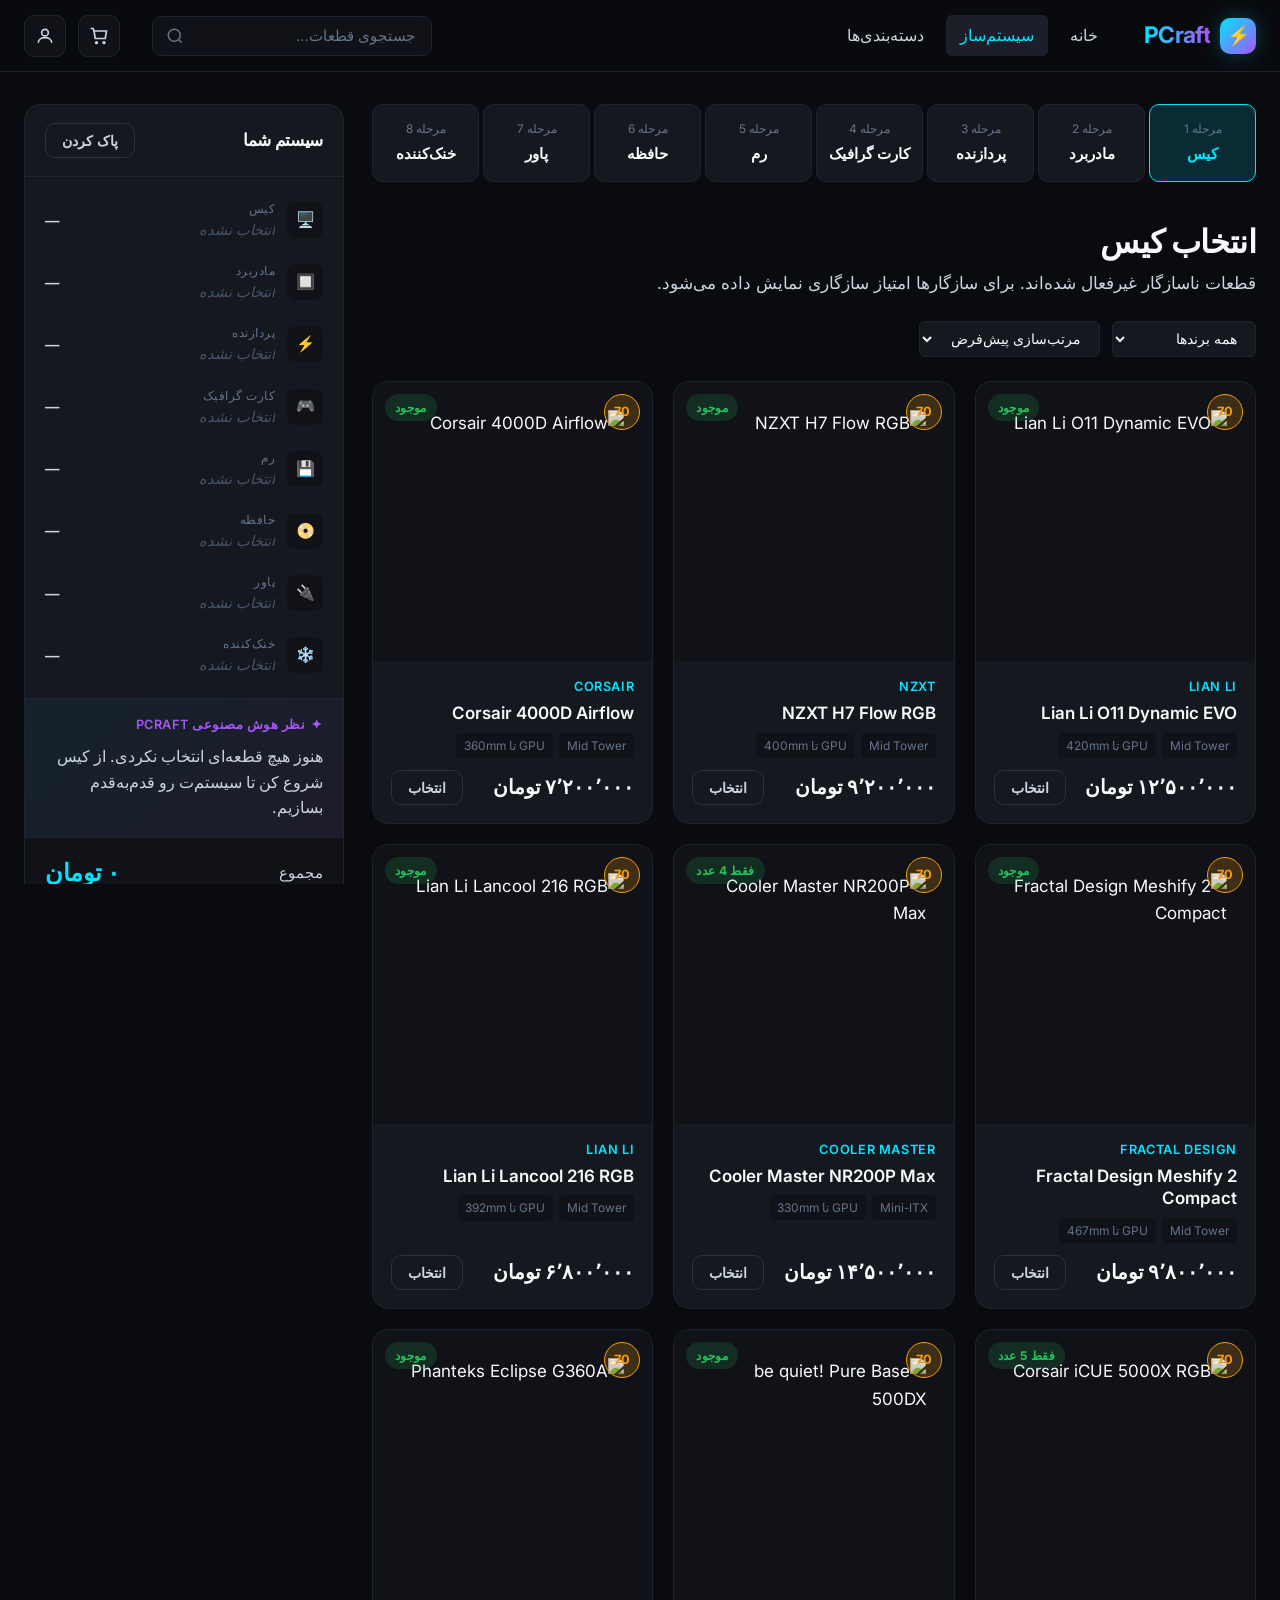
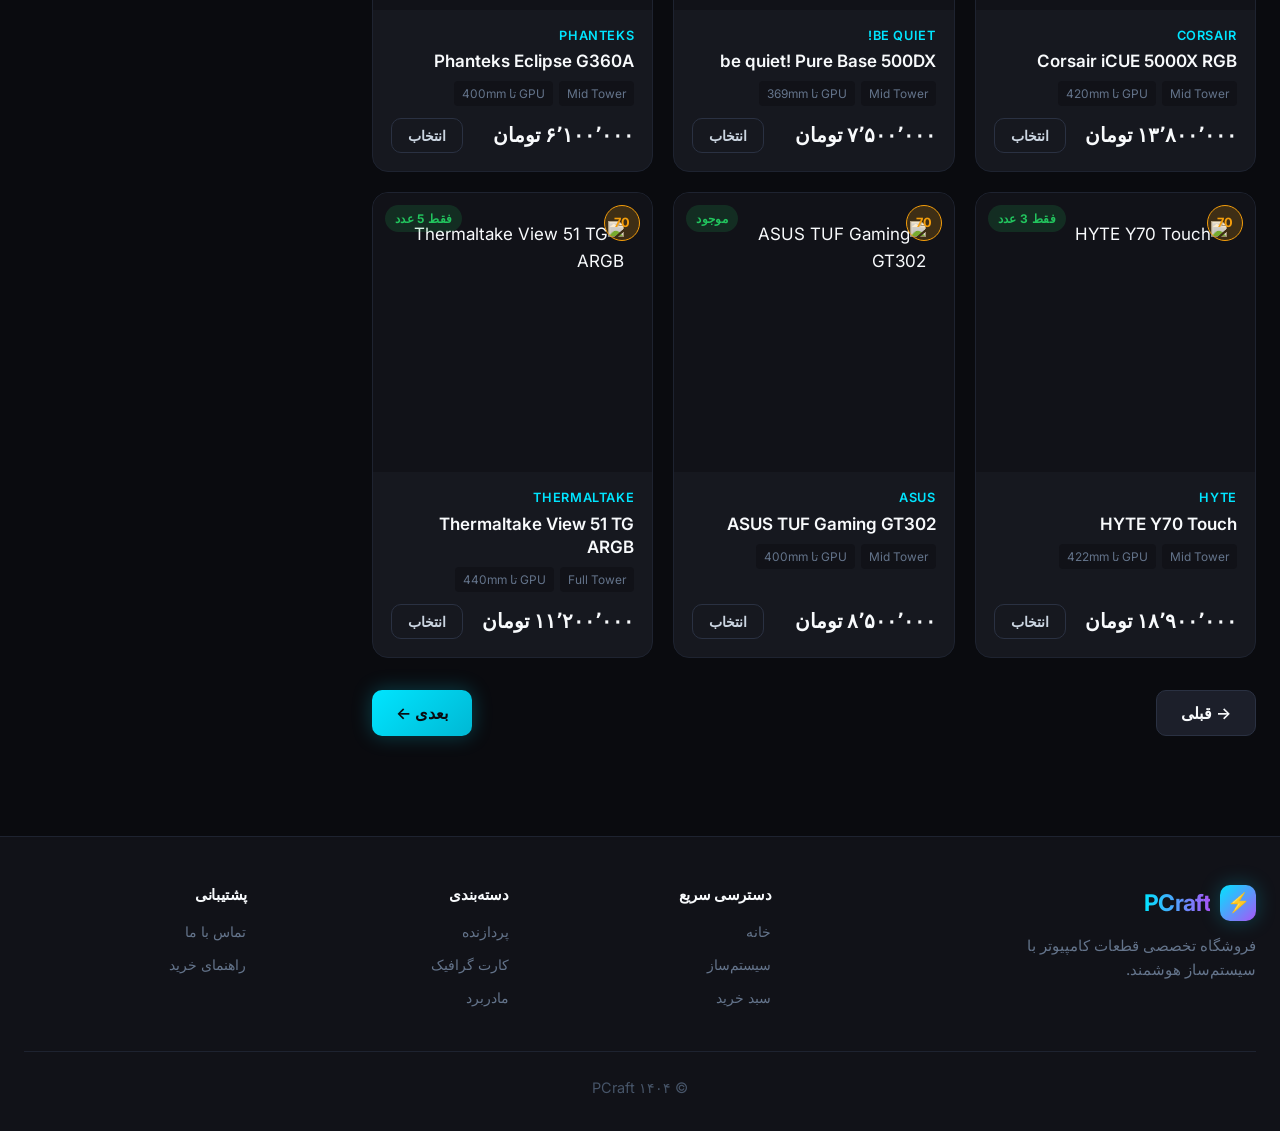
==== builder.html @ 639d0028 "PCraft - full PC Builder with compatibility, scores, benchmark, AI opinion, share link" ====
<!DOCTYPE html>
<html lang="fa" dir="rtl">
<head>
  <meta charset="UTF-8">
  <meta name="viewport" content="width=device-width, initial-scale=1.0">
  <title>سیستم‌ساز | PCraft</title>
  <link rel="preconnect" href="https://fonts.googleapis.com">
  <link rel="preconnect" href="https://fonts.gstatic.com" crossorigin>
  <link href="https://fonts.googleapis.com/css2?family=Inter:wght@400;500;600;700&display=swap" rel="stylesheet">
  <link rel="stylesheet" href="css/styles.css">
</head>
<body>

  <!-- Header -->
  <header class="header">
    <div class="header-inner">
      <a href="index.html" class="logo">
        <div class="logo-icon">⚡</div>
        <span>PCraft</span>
      </a>

      <nav class="nav">
        <a href="index.html" class="nav-link">خانه</a>
        <a href="builder.html" class="nav-link active">سیستم‌ساز</a>
        <a href="index.html#categories" class="nav-link">دسته‌بندی‌ها</a>
      </nav>

      <div class="search-box">
        <svg viewBox="0 0 24 24" fill="none" stroke="currentColor" stroke-width="2">
          <circle cx="11" cy="11" r="8"/><path d="M21 21l-4.35-4.35"/>
        </svg>
        <input type="text" placeholder="جستجوی قطعات...">
      </div>

      <div class="header-actions">
        <a href="cart.html" class="icon-btn" title="سبد خرید">
          <svg width="20" height="20" viewBox="0 0 24 24" fill="none" stroke="currentColor" stroke-width="2">
            <path d="M6 6h15l-1.5 9h-12z"/><circle cx="9" cy="20" r="1"/><circle cx="18" cy="20" r="1"/>
            <path d="M6 6L5 3H2"/>
          </svg>
          <span class="badge cart-badge" style="display:none">0</span>
        </a>
        <button class="icon-btn" title="حساب کاربری">
          <svg width="20" height="20" viewBox="0 0 24 24" fill="none" stroke="currentColor" stroke-width="2">
            <circle cx="12" cy="8" r="4"/><path d="M4 20c0-4 4-6 8-6s8 2 8 6"/>
          </svg>
        </button>
      </div>
    </div>
  </header>

  <!-- Builder Layout -->
  <div class="builder-layout">
    <div class="builder-main">
      <!-- Steps -->
      <div class="builder-steps" id="builder-steps">
        <!-- Filled by JS -->
      </div>

      <!-- Content -->
      <div class="builder-content">
        <h2 id="step-title">انتخاب کیس</h2>
        <p id="step-desc">قطعات ناسازگار غیرفعال شده‌اند. برای سازگارها امتیاز سازگاری نمایش داده می‌شود.</p>

        <div class="compat-alert" id="compat-alert"></div>
        <div class="builder-filters" id="builder-filters"></div>

        <div class="products-grid" id="products-list">
          <!-- Filled by JS -->
        </div>

        <div class="flex justify-between mt-4" style="margin-top: 32px;">
          <button class="btn btn-secondary" onclick="prevStep()">→ قبلی</button>
          <button class="btn btn-primary" onclick="nextStep()">بعدی ←</button>
        </div>
      </div>
    </div>

    <!-- Sidebar Summary -->
    <aside class="builder-sidebar">
      <div class="build-summary">
        <div class="build-summary-header">
          <h3>سیستم شما</h3>
          <button class="btn btn-sm btn-outline" onclick="clearBuild()" title="پاک کردن همه">پاک کردن</button>
        </div>
        <div class="build-list" id="build-list">
          <!-- Filled by JS -->
        </div>
        <div id="benchmark-box" class="benchmark-box"></div>
        <div id="ai-opinion" class="ai-opinion">
          <div class="ai-label">نظر هوش مصنوعی PCraft</div>
          <div class="ai-text">هنوز هیچ قطعه‌ای انتخاب نکردی. از کیس شروع کن تا سیستم‌ت رو قدم‌به‌قدم بسازیم.</div>
        </div>
        <div class="build-total">
          <div class="build-total-row">
            <span class="build-total-label">مجموع</span>
            <span class="build-total-price" id="build-total-price">۰ تومان</span>
          </div>
          <div class="build-actions">
            <button class="btn btn-primary" id="checkout-btn" onclick="addBuildToCart()" disabled>
              افزودن به سبد خرید
            </button>
            <button class="btn btn-secondary" onclick="shareBuild()">
              اشتراک‌گذاری بیلد
            </button>
          </div>
        </div>
      </div>
    </aside>
  </div>

  <!-- Mobile sticky bar -->
  <div class="mobile-build-bar">
    <div>
      <div style="font-size:0.8rem;color:var(--text-muted)">مجموع سیستم</div>
      <div class="price" id="mobile-total">۰ تومان</div>
    </div>
    <button class="btn btn-primary btn-sm" onclick="addBuildToCart()">افزودن به سبد</button>
  </div>

  <!-- Footer -->
  <footer class="footer">
    <div class="footer-inner">
      <div class="footer-brand">
        <a href="index.html" class="logo">
          <div class="logo-icon">⚡</div>
          <span>PCraft</span>
        </a>
        <p>فروشگاه تخصصی قطعات کامپیوتر با سیستم‌ساز هوشمند.</p>
      </div>
      <div class="footer-col">
        <h4>دسترسی سریع</h4>
        <a href="index.html">خانه</a>
        <a href="builder.html">سیستم‌ساز</a>
        <a href="cart.html">سبد خرید</a>
      </div>
      <div class="footer-col">
        <h4>دسته‌بندی</h4>
        <a href="builder.html">پردازنده</a>
        <a href="builder.html">کارت گرافیک</a>
        <a href="builder.html">مادربرد</a>
      </div>
      <div class="footer-col">
        <h4>پشتیبانی</h4>
        <a href="#">تماس با ما</a>
        <a href="#">راهنمای خرید</a>
      </div>
    </div>
    <div class="footer-bottom">
      © ۱۴۰۴ PCraft
    </div>
  </footer>

  <script src="js/data.js"></script>
  <script src="js/main.js"></script>
  <script src="js/builder.js"></script>
</body>
</html>
---- css/styles.css ----
/* ============================================================
   PC Parts Store - Modern High-Tech Frontend
   Clean, Professional, Dark Theme with Neon Accents
   ============================================================ */

:root {
  /* Core Palette - Deep Tech Dark */
  --bg-primary: #0a0b0f;
  --bg-secondary: #111218;
  --bg-card: #16181f;
  --bg-elevated: #1c1f2a;
  --bg-hover: #222632;

  /* Accent Colors */
  --accent-cyan: #00e5ff;
  --accent-cyan-dim: rgba(0, 229, 255, 0.15);
  --accent-purple: #a855f7;
  --accent-purple-dim: rgba(168, 85, 247, 0.15);
  --accent-blue: #3b82f6;
  --accent-green: #22c55e;
  --accent-orange: #f59e0b;
  --accent-red: #ef4444;

  /* Text */
  --text-primary: #f8fafc;
  --text-secondary: #cbd5e1;
  --text-muted: #64748b;
  --text-dim: #475569;

  /* Borders & Shadows */
  --border: #1e2330;
  --border-light: #2a3142;
  --glow-cyan: 0 0 20px rgba(0, 229, 255, 0.25);
  --glow-purple: 0 0 20px rgba(168, 85, 247, 0.25);
  --shadow-sm: 0 2px 8px rgba(0, 0, 0, 0.3);
  --shadow-md: 0 8px 24px rgba(0, 0, 0, 0.4);
  --shadow-lg: 0 16px 48px rgba(0, 0, 0, 0.5);

  /* Spacing & Radius */
  --radius-sm: 6px;
  --radius-md: 10px;
  --radius-lg: 16px;
  --radius-xl: 24px;

  /* Transitions */
  --transition-fast: 150ms ease;
  --transition: 250ms ease;
  --transition-slow: 400ms ease;

  /* Layout */
  --header-height: 72px;
  --sidebar-width: 320px;
  --max-width: 1400px;
}

/* Reset & Base */
*, *::before, *::after {
  margin: 0;
  padding: 0;
  box-sizing: border-box;
}

html {
  scroll-behavior: smooth;
  font-size: 17px;
}

body {
  font-family: 'Inter', -apple-system, BlinkMacSystemFont, 'Segoe UI', Roboto, sans-serif;
  background: var(--bg-primary);
  color: var(--text-primary);
  line-height: 1.6;
  min-height: 100vh;
  overflow-x: hidden;
}

a {
  color: inherit;
  text-decoration: none;
  transition: color var(--transition-fast);
}

img {
  max-width: 100%;
  height: auto;
  display: block;
}

button {
  font-family: inherit;
  cursor: pointer;
  border: none;
  background: none;
  color: inherit;
}

ul, ol {
  list-style: none;
}

/* Typography */
h1, h2, h3, h4, h5, h6 {
  font-weight: 600;
  line-height: 1.25;
  letter-spacing: -0.02em;
}

h1 { font-size: 2.75rem; }
h2 { font-size: 1.9rem; }
h3 { font-size: 1.35rem; }
h4 { font-size: 1.1rem; }

.text-secondary { color: var(--text-secondary); }
.text-muted { color: var(--text-muted); }
.text-accent { color: var(--accent-cyan); }

/* ========== HEADER ========== */
.header {
  position: sticky;
  top: 0;
  z-index: 1000;
  height: var(--header-height);
  background: rgba(10, 11, 15, 0.85);
  backdrop-filter: blur(20px);
  border-bottom: 1px solid var(--border);
}

.header-inner {
  max-width: var(--max-width);
  margin: 0 auto;
  padding: 0 24px;
  height: 100%;
  display: flex;
  align-items: center;
  gap: 32px;
}

.logo {
  display: flex;
  align-items: center;
  gap: 10px;
  font-size: 1.35rem;
  font-weight: 700;
  letter-spacing: -0.03em;
  flex-shrink: 0;
}

.logo-icon {
  width: 36px;
  height: 36px;
  background: linear-gradient(135deg, var(--accent-cyan), var(--accent-purple));
  border-radius: 10px;
  display: flex;
  align-items: center;
  justify-content: center;
  font-size: 1.1rem;
  box-shadow: var(--glow-cyan);
}

.logo span {
  background: linear-gradient(90deg, var(--accent-cyan), var(--accent-purple));
  -webkit-background-clip: text;
  -webkit-text-fill-color: transparent;
  background-clip: text;
}

.nav {
  display: flex;
  align-items: center;
  gap: 8px;
  flex: 1;
}

.nav-link {
  padding: 8px 14px;
  border-radius: var(--radius-sm);
  font-size: 0.9rem;
  font-weight: 500;
  color: var(--text-secondary);
  transition: all var(--transition-fast);
}

.nav-link:hover,
.nav-link.active {
  color: var(--text-primary);
  background: var(--bg-elevated);
}

.nav-link.active {
  color: var(--accent-cyan);
}

.search-box {
  position: relative;
  width: 280px;
  flex-shrink: 0;
}

.search-box input {
  width: 100%;
  padding: 10px 16px 10px 42px;
  background: var(--bg-secondary);
  border: 1px solid var(--border);
  border-radius: var(--radius-md);
  color: var(--text-primary);
  font-size: 0.9rem;
  outline: none;
  transition: border-color var(--transition-fast), box-shadow var(--transition-fast);
}

.search-box input::placeholder {
  color: var(--text-muted);
}

.search-box input:focus {
  border-color: var(--accent-cyan);
  box-shadow: 0 0 0 3px var(--accent-cyan-dim);
}

.search-box svg {
  position: absolute;
  left: 14px;
  top: 50%;
  transform: translateY(-50%);
  width: 18px;
  height: 18px;
  color: var(--text-muted);
  pointer-events: none;
}

.header-actions {
  display: flex;
  align-items: center;
  gap: 12px;
  flex-shrink: 0;
}

.icon-btn {
  position: relative;
  width: 42px;
  height: 42px;
  display: flex;
  align-items: center;
  justify-content: center;
  border-radius: var(--radius-md);
  background: var(--bg-secondary);
  border: 1px solid var(--border);
  color: var(--text-secondary);
  transition: all var(--transition-fast);
}

.icon-btn:hover {
  background: var(--bg-elevated);
  color: var(--accent-cyan);
  border-color: var(--border-light);
}

.icon-btn .badge {
  position: absolute;
  top: -4px;
  right: -4px;
  min-width: 18px;
  height: 18px;
  padding: 0 5px;
  background: var(--accent-cyan);
  color: var(--bg-primary);
  font-size: 0.7rem;
  font-weight: 700;
  border-radius: 9px;
  display: flex;
  align-items: center;
  justify-content: center;
}

/* ========== BUTTONS ========== */
.btn {
  display: inline-flex;
  align-items: center;
  justify-content: center;
  gap: 8px;
  padding: 12px 24px;
  font-size: 0.95rem;
  font-weight: 600;
  border-radius: var(--radius-md);
  transition: all var(--transition);
  white-space: nowrap;
}

.btn-primary {
  background: linear-gradient(135deg, var(--accent-cyan), #00b8d4);
  color: var(--bg-primary);
  box-shadow: var(--glow-cyan);
}

.btn-primary:hover {
  transform: translateY(-1px);
  box-shadow: 0 0 30px rgba(0, 229, 255, 0.4);
}

.btn-secondary {
  background: var(--bg-elevated);
  color: var(--text-primary);
  border: 1px solid var(--border-light);
}

.btn-secondary:hover {
  background: var(--bg-hover);
  border-color: var(--accent-cyan);
  color: var(--accent-cyan);
}

.btn-outline {
  background: transparent;
  border: 1px solid var(--border-light);
  color: var(--text-secondary);
}

.btn-outline:hover {
  border-color: var(--accent-cyan);
  color: var(--accent-cyan);
  background: var(--accent-cyan-dim);
}

.btn-sm {
  padding: 8px 16px;
  font-size: 0.85rem;
}

.btn-lg {
  padding: 16px 32px;
  font-size: 1.05rem;
}

.btn:disabled {
  opacity: 0.4;
  cursor: not-allowed;
  transform: none !important;
  box-shadow: none !important;
}

/* ========== HERO ========== */
.hero {
  position: relative;
  padding: 80px 24px 100px;
  overflow: hidden;
}

.hero::before {
  content: '';
  position: absolute;
  top: -50%;
  left: 50%;
  transform: translateX(-50%);
  width: 800px;
  height: 800px;
  background: radial-gradient(circle, rgba(0, 229, 255, 0.08) 0%, transparent 70%);
  pointer-events: none;
}

.hero-inner {
  max-width: var(--max-width);
  margin: 0 auto;
  display: grid;
  grid-template-columns: 1fr 1fr;
  gap: 60px;
  align-items: center;
}

.hero-content h1 {
  font-size: 3.2rem;
  margin-bottom: 20px;
  background: linear-gradient(135deg, var(--text-primary) 0%, var(--accent-cyan) 100%);
  -webkit-background-clip: text;
  -webkit-text-fill-color: transparent;
  background-clip: text;
}

.hero-content p {
  font-size: 1.15rem;
  color: var(--text-secondary);
  margin-bottom: 32px;
  max-width: 480px;
}

.hero-actions {
  display: flex;
  gap: 16px;
  flex-wrap: wrap;
}

.hero-visual {
  position: relative;
  display: flex;
  justify-content: center;
}

.hero-card {
  background: var(--bg-card);
  border: 1px solid var(--border);
  border-radius: var(--radius-xl);
  padding: 32px;
  width: 100%;
  max-width: 420px;
  box-shadow: var(--shadow-lg);
  position: relative;
  overflow: hidden;
}

.hero-card::before {
  content: '';
  position: absolute;
  top: 0;
  left: 0;
  right: 0;
  height: 3px;
  background: linear-gradient(90deg, var(--accent-cyan), var(--accent-purple));
}

.hero-card h3 {
  margin-bottom: 8px;
}

.hero-card .price {
  font-size: 1.5rem;
  font-weight: 700;
  color: var(--accent-cyan);
  margin: 16px 0;
}

.hero-specs {
  display: grid;
  grid-template-columns: 1fr 1fr;
  gap: 12px;
  margin-top: 20px;
}

.spec-item {
  background: var(--bg-secondary);
  padding: 10px 14px;
  border-radius: var(--radius-sm);
  font-size: 0.85rem;
}

.spec-item span {
  display: block;
  color: var(--text-muted);
  font-size: 0.75rem;
  margin-bottom: 2px;
}

/* ========== SECTIONS ========== */
.section {
  padding: 60px 24px;
}

.section-inner {
  max-width: var(--max-width);
  margin: 0 auto;
}

.section-header {
  display: flex;
  align-items: center;
  justify-content: space-between;
  margin-bottom: 32px;
}

.section-header h2 {
  display: flex;
  align-items: center;
  gap: 12px;
}

.section-header h2::before {
  content: '';
  width: 4px;
  height: 24px;
  background: linear-gradient(180deg, var(--accent-cyan), var(--accent-purple));
  border-radius: 2px;
}

/* ========== CATEGORIES ========== */
.categories-grid {
  display: grid;
  grid-template-columns: repeat(auto-fill, minmax(140px, 1fr));
  gap: 16px;
}

.category-card {
  background: var(--bg-card);
  border: 1px solid var(--border);
  border-radius: var(--radius-lg);
  padding: 24px 16px;
  text-align: center;
  transition: all var(--transition);
  cursor: pointer;
}

.category-card:hover {
  border-color: var(--accent-cyan);
  background: var(--bg-elevated);
  transform: translateY(-4px);
  box-shadow: var(--glow-cyan);
}

.category-icon {
  width: 48px;
  height: 48px;
  margin: 0 auto 12px;
  background: var(--accent-cyan-dim);
  border-radius: 12px;
  display: flex;
  align-items: center;
  justify-content: center;
  font-size: 1.5rem;
  color: var(--accent-cyan);
}

.category-card span {
  font-size: 0.9rem;
  font-weight: 500;
  color: var(--text-secondary);
}

.category-card:hover span {
  color: var(--text-primary);
}

/* ========== PRODUCT CARDS ========== */
.products-grid {
  display: grid;
  grid-template-columns: repeat(auto-fill, minmax(260px, 1fr));
  gap: 20px;
}

.product-card {
  background: var(--bg-card);
  border: 1px solid var(--border);
  border-radius: var(--radius-lg);
  overflow: hidden;
  transition: all var(--transition);
  display: flex;
  flex-direction: column;
}

.product-card:hover {
  border-color: var(--border-light);
  transform: translateY(-4px);
  box-shadow: var(--shadow-md);
}

.product-card.selected {
  border-color: var(--accent-cyan);
  box-shadow: var(--glow-cyan);
}

.product-card.disabled {
  opacity: 0.45;
  pointer-events: none;
  filter: grayscale(0.6);
}

.product-card.disabled .product-img {
  filter: grayscale(1);
}

.product-img {
  position: relative;
  aspect-ratio: 1;
  background: var(--bg-secondary);
  display: flex;
  align-items: center;
  justify-content: center;
  overflow: hidden;
}

.product-img img {
  width: 80%;
  height: 80%;
  object-fit: contain;
  transition: transform var(--transition);
}

.product-card:hover .product-img img {
  transform: scale(1.05);
}

.product-badge {
  position: absolute;
  top: 12px;
  left: 12px;
  padding: 4px 10px;
  font-size: 0.7rem;
  font-weight: 700;
  border-radius: 20px;
  text-transform: uppercase;
  letter-spacing: 0.03em;
}

.badge-new {
  background: var(--accent-purple-dim);
  color: var(--accent-purple);
}

.badge-sale {
  background: rgba(239, 68, 68, 0.15);
  color: var(--accent-red);
}

.badge-stock {
  background: rgba(34, 197, 94, 0.15);
  color: var(--accent-green);
}

.product-body {
  padding: 16px 18px 18px;
  display: flex;
  flex-direction: column;
  flex: 1;
}

.product-brand {
  font-size: 0.75rem;
  font-weight: 600;
  color: var(--accent-cyan);
  text-transform: uppercase;
  letter-spacing: 0.05em;
  margin-bottom: 4px;
}

.product-name {
  font-size: 0.95rem;
  font-weight: 600;
  margin-bottom: 8px;
  line-height: 1.35;
  display: -webkit-box;
  -webkit-line-clamp: 2;
  -webkit-box-orient: vertical;
  overflow: hidden;
}

.product-specs {
  display: flex;
  flex-wrap: wrap;
  gap: 6px;
  margin-bottom: 12px;
}

.product-spec {
  font-size: 0.7rem;
  padding: 3px 8px;
  background: var(--bg-secondary);
  border-radius: 4px;
  color: var(--text-muted);
}

.product-footer {
  margin-top: auto;
  display: flex;
  align-items: center;
  justify-content: space-between;
  gap: 12px;
}

.product-price {
  font-size: 1.1rem;
  font-weight: 700;
  color: var(--text-primary);
}

.product-price small {
  font-size: 0.75rem;
  font-weight: 500;
  color: var(--text-muted);
}

.product-stock {
  font-size: 0.75rem;
  color: var(--accent-green);
}

.product-stock.out {
  color: var(--accent-red);
}

/* Compatibility tooltip */
.compat-tooltip {
  position: absolute;
  bottom: 100%;
  left: 50%;
  transform: translateX(-50%);
  background: var(--bg-elevated);
  border: 1px solid var(--border-light);
  padding: 8px 12px;
  border-radius: var(--radius-sm);
  font-size: 0.8rem;
  color: var(--accent-orange);
  white-space: nowrap;
  opacity: 0;
  pointer-events: none;
  transition: opacity var(--transition-fast);
  z-index: 10;
  margin-bottom: 8px;
  box-shadow: var(--shadow-md);
}

.product-card.disabled:hover .compat-tooltip {
  opacity: 1;
}

/* ========== PC BUILDER ========== */
.builder-layout {
  display: grid;
  grid-template-columns: 1fr var(--sidebar-width);
  gap: 28px;
  max-width: var(--max-width);
  margin: 0 auto;
  padding: 32px 24px 60px;
  min-height: calc(100vh - var(--header-height));
}

.builder-main {
  min-width: 0;
}

.builder-steps {
  display: flex;
  gap: 4px;
  margin-bottom: 32px;
  overflow-x: auto;
  padding-bottom: 8px;
  scrollbar-width: thin;
  scrollbar-color: var(--border) transparent;
}

.step-item {
  flex: 1;
  min-width: 100px;
  padding: 14px 12px;
  background: var(--bg-card);
  border: 1px solid var(--border);
  border-radius: var(--radius-md);
  text-align: center;
  cursor: pointer;
  transition: all var(--transition);
  position: relative;
}

.step-item:hover {
  border-color: var(--border-light);
  background: var(--bg-elevated);
}

.step-item.active {
  border-color: var(--accent-cyan);
  background: var(--accent-cyan-dim);
}

.step-item.completed {
  border-color: var(--accent-green);
}

.step-item.completed::after {
  content: '✓';
  position: absolute;
  top: 6px;
  right: 8px;
  font-size: 0.75rem;
  color: var(--accent-green);
}

.step-num {
  font-size: 0.7rem;
  color: var(--text-muted);
  margin-bottom: 4px;
}

.step-label {
  font-size: 0.85rem;
  font-weight: 600;
}

.step-item.active .step-label {
  color: var(--accent-cyan);
}

.builder-content h2 {
  margin-bottom: 8px;
}

.builder-content > p {
  color: var(--text-secondary);
  margin-bottom: 24px;
}

.builder-filters {
  display: flex;
  gap: 12px;
  margin-bottom: 24px;
  flex-wrap: wrap;
}

.filter-select {
  padding: 8px 14px;
  background: var(--bg-card);
  border: 1px solid var(--border);
  border-radius: var(--radius-sm);
  color: var(--text-primary);
  font-size: 0.85rem;
  outline: none;
  cursor: pointer;
}

.filter-select:focus {
  border-color: var(--accent-cyan);
}

/* Sidebar - Build Summary */
.builder-sidebar {
  position: sticky;
  top: calc(var(--header-height) + 24px);
  height: fit-content;
  max-height: calc(100vh - var(--header-height) - 48px);
  overflow-y: auto;
}

.build-summary {
  background: var(--bg-card);
  border: 1px solid var(--border);
  border-radius: var(--radius-lg);
  overflow: hidden;
}

.build-summary-header {
  padding: 18px 20px;
  border-bottom: 1px solid var(--border);
  display: flex;
  align-items: center;
  justify-content: space-between;
}

.build-summary-header h3 {
  font-size: 1rem;
}

.build-list {
  padding: 12px 0;
}

.build-item {
  display: flex;
  align-items: center;
  gap: 12px;
  padding: 10px 20px;
  transition: background var(--transition-fast);
}

.build-item:hover {
  background: var(--bg-secondary);
}

.build-item-icon {
  width: 36px;
  height: 36px;
  background: var(--bg-secondary);
  border-radius: 8px;
  display: flex;
  align-items: center;
  justify-content: center;
  font-size: 0.9rem;
  color: var(--text-muted);
  flex-shrink: 0;
}

.build-item.filled .build-item-icon {
  color: var(--accent-cyan);
  background: var(--accent-cyan-dim);
}

.build-item-info {
  flex: 1;
  min-width: 0;
}

.build-item-label {
  font-size: 0.7rem;
  color: var(--text-muted);
  text-transform: uppercase;
  letter-spacing: 0.04em;
}

.build-item-name {
  font-size: 0.85rem;
  font-weight: 500;
  white-space: nowrap;
  overflow: hidden;
  text-overflow: ellipsis;
}

.build-item-name.empty {
  color: var(--text-dim);
  font-style: italic;
  font-weight: 400;
}

.build-item-price {
  font-size: 0.85rem;
  font-weight: 600;
  color: var(--text-secondary);
  flex-shrink: 0;
}

.build-item.filled .build-item-price {
  color: var(--text-primary);
}

.build-total {
  padding: 16px 20px;
  border-top: 1px solid var(--border);
  background: var(--bg-secondary);
}

.build-total-row {
  display: flex;
  justify-content: space-between;
  align-items: center;
  margin-bottom: 16px;
}

.build-total-label {
  font-size: 0.9rem;
  color: var(--text-secondary);
}

.build-total-price {
  font-size: 1.4rem;
  font-weight: 700;
  color: var(--accent-cyan);
}

.build-actions {
  display: flex;
  flex-direction: column;
  gap: 10px;
}

/* ========== PRODUCT PAGE ========== */
.product-page {
  max-width: var(--max-width);
  margin: 0 auto;
  padding: 32px 24px 60px;
}

.product-detail {
  display: grid;
  grid-template-columns: 1fr 1fr;
  gap: 48px;
  margin-bottom: 60px;
}

.product-gallery {
  background: var(--bg-card);
  border: 1px solid var(--border);
  border-radius: var(--radius-xl);
  padding: 40px;
  display: flex;
  align-items: center;
  justify-content: center;
  min-height: 400px;
}

.product-gallery img {
  max-height: 360px;
  object-fit: contain;
}

.product-info h1 {
  font-size: 1.75rem;
  margin-bottom: 8px;
}

.product-info .brand {
  color: var(--accent-cyan);
  font-weight: 600;
  font-size: 0.9rem;
  margin-bottom: 16px;
}

.product-info .price-block {
  display: flex;
  align-items: baseline;
  gap: 12px;
  margin: 20px 0;
}

.product-info .price-block .price {
  font-size: 2rem;
  font-weight: 700;
  color: var(--accent-cyan);
}

.product-info .stock {
  display: inline-flex;
  align-items: center;
  gap: 6px;
  padding: 6px 12px;
  background: rgba(34, 197, 94, 0.12);
  color: var(--accent-green);
  border-radius: 20px;
  font-size: 0.85rem;
  font-weight: 500;
  margin-bottom: 24px;
}

.specs-table {
  width: 100%;
  border-collapse: collapse;
  margin: 24px 0;
}

.specs-table tr {
  border-bottom: 1px solid var(--border);
}

.specs-table td {
  padding: 12px 0;
  font-size: 0.9rem;
}

.specs-table td:first-child {
  color: var(--text-muted);
  width: 40%;
}

.specs-table td:last-child {
  font-weight: 500;
}

/* ========== CART ========== */
.cart-page {
  max-width: 1000px;
  margin: 0 auto;
  padding: 32px 24px 60px;
}

.cart-table {
  width: 100%;
  border-collapse: collapse;
  background: var(--bg-card);
  border: 1px solid var(--border);
  border-radius: var(--radius-lg);
  overflow: hidden;
}

.cart-table th {
  text-align: right;
  padding: 14px 20px;
  font-size: 0.8rem;
  font-weight: 600;
  color: var(--text-muted);
  text-transform: uppercase;
  letter-spacing: 0.04em;
  background: var(--bg-secondary);
  border-bottom: 1px solid var(--border);
}

.cart-table td {
  padding: 16px 20px;
  border-bottom: 1px solid var(--border);
  vertical-align: middle;
}

.cart-table tr:last-child td {
  border-bottom: none;
}

.cart-product {
  display: flex;
  align-items: center;
  gap: 16px;
}

.cart-product img {
  width: 64px;
  height: 64px;
  object-fit: contain;
  background: var(--bg-secondary);
  border-radius: var(--radius-sm);
  padding: 6px;
}

.cart-product-name {
  font-weight: 600;
  font-size: 0.95rem;
}

.cart-product-brand {
  font-size: 0.8rem;
  color: var(--text-muted);
}

.qty-control {
  display: flex;
  align-items: center;
  gap: 8px;
}

.qty-btn {
  width: 32px;
  height: 32px;
  border-radius: var(--radius-sm);
  background: var(--bg-secondary);
  border: 1px solid var(--border);
  display: flex;
  align-items: center;
  justify-content: center;
  font-size: 1rem;
  transition: all var(--transition-fast);
}

.qty-btn:hover {
  border-color: var(--accent-cyan);
  color: var(--accent-cyan);
}

.qty-value {
  min-width: 28px;
  text-align: center;
  font-weight: 600;
}

.remove-btn {
  color: var(--text-muted);
  padding: 6px;
  border-radius: var(--radius-sm);
  transition: all var(--transition-fast);
}

.remove-btn:hover {
  color: var(--accent-red);
  background: rgba(239, 68, 68, 0.1);
}

.cart-summary {
  margin-top: 24px;
  background: var(--bg-card);
  border: 1px solid var(--border);
  border-radius: var(--radius-lg);
  padding: 24px;
  max-width: 360px;
  margin-right: auto;
}

.cart-summary-row {
  display: flex;
  justify-content: space-between;
  margin-bottom: 12px;
  font-size: 0.95rem;
}

.cart-summary-row.total {
  font-size: 1.2rem;
  font-weight: 700;
  padding-top: 12px;
  border-top: 1px solid var(--border);
  margin-top: 12px;
  color: var(--accent-cyan);
}

/* ========== FOOTER ========== */
.footer {
  background: var(--bg-secondary);
  border-top: 1px solid var(--border);
  padding: 48px 24px 32px;
  margin-top: 40px;
}

.footer-inner {
  max-width: var(--max-width);
  margin: 0 auto;
  display: grid;
  grid-template-columns: 2fr 1fr 1fr 1fr;
  gap: 40px;
}

.footer-brand p {
  color: var(--text-muted);
  font-size: 0.9rem;
  margin-top: 12px;
  max-width: 280px;
}

.footer-col h4 {
  font-size: 0.9rem;
  margin-bottom: 16px;
  color: var(--text-primary);
}

.footer-col a {
  display: block;
  color: var(--text-muted);
  font-size: 0.85rem;
  margin-bottom: 10px;
  transition: color var(--transition-fast);
}

.footer-col a:hover {
  color: var(--accent-cyan);
}

.footer-bottom {
  max-width: var(--max-width);
  margin: 32px auto 0;
  padding-top: 24px;
  border-top: 1px solid var(--border);
  text-align: center;
  color: var(--text-dim);
  font-size: 0.85rem;
}

/* ========== UTILS ========== */
.container {
  max-width: var(--max-width);
  margin: 0 auto;
  padding: 0 24px;
}

.mt-1 { margin-top: 8px; }
.mt-2 { margin-top: 16px; }
.mt-3 { margin-top: 24px; }
.mt-4 { margin-top: 32px; }
.mb-2 { margin-bottom: 16px; }
.mb-3 { margin-bottom: 24px; }

.flex { display: flex; }
.items-center { align-items: center; }
.justify-between { justify-content: space-between; }
.gap-2 { gap: 12px; }
.gap-3 { gap: 20px; }

/* Animations */
@keyframes fadeIn {
  from { opacity: 0; transform: translateY(12px); }
  to { opacity: 1; transform: translateY(0); }
}

@keyframes pulse {
  0%, 100% { opacity: 1; }
  50% { opacity: 0.6; }
}

.fade-in {
  animation: fadeIn 0.4s ease forwards;
}

/* ========== RESPONSIVE ========== */
@media (max-width: 1100px) {
  .builder-layout {
    grid-template-columns: 1fr;
  }

  .builder-sidebar {
    position: static;
    max-height: none;
  }

  .hero-inner {
    grid-template-columns: 1fr;
    text-align: center;
  }

  .hero-content p {
    margin-left: auto;
    margin-right: auto;
  }

  .hero-actions {
    justify-content: center;
  }

  .product-detail {
    grid-template-columns: 1fr;
  }
}

@media (max-width: 768px) {
  :root {
    --header-height: 64px;
  }

  .header-inner {
    gap: 12px;
    padding: 0 16px;
  }

  .nav {
    display: none;
  }

  .search-box {
    width: 100%;
    max-width: 200px;
  }

  .hero-content h1 {
    font-size: 2rem;
  }

  .hero {
    padding: 48px 16px 60px;
  }

  .section {
    padding: 40px 16px;
  }

  .products-grid {
    grid-template-columns: repeat(auto-fill, minmax(160px, 1fr));
    gap: 12px;
  }

  .categories-grid {
    grid-template-columns: repeat(auto-fill, minmax(100px, 1fr));
  }

  .footer-inner {
    grid-template-columns: 1fr 1fr;
    gap: 28px;
  }

  .builder-steps {
    gap: 6px;
  }

  .step-item {
    min-width: 80px;
    padding: 10px 8px;
  }

  .step-label {
    font-size: 0.75rem;
  }

  .cart-table th:nth-child(3),
  .cart-table td:nth-child(3) {
    display: none;
  }
}

@media (max-width: 480px) {
  .hero-content h1 {
    font-size: 1.6rem;
  }

  .products-grid {
    grid-template-columns: 1fr 1fr;
  }

  .footer-inner {
    grid-template-columns: 1fr;
  }

  .search-box {
    display: none;
  }
}

/* Scrollbar */
::-webkit-scrollbar {
  width: 8px;
  height: 8px;
}

::-webkit-scrollbar-track {
  background: var(--bg-primary);
}

::-webkit-scrollbar-thumb {
  background: var(--border-light);
  border-radius: 4px;
}

::-webkit-scrollbar-thumb:hover {
  background: var(--text-dim);
}
/* ========== NEW: Score Badges ========== */
.score-badge {
  position: absolute;
  top: 12px;
  right: 12px;
  width: 36px;
  height: 36px;
  border-radius: 50%;
  display: flex;
  align-items: center;
  justify-content: center;
  font-size: 0.75rem;
  font-weight: 700;
  z-index: 2;
}
.score-excellent { background: rgba(34, 197, 94, 0.2); color: #22c55e; border: 1px solid #22c55e; }
.score-good { background: rgba(0, 229, 255, 0.2); color: #00e5ff; border: 1px solid #00e5ff; }
.score-ok { background: rgba(245, 158, 11, 0.2); color: #f59e0b; border: 1px solid #f59e0b; }
.score-low { background: rgba(148, 163, 184, 0.2); color: #94a3b8; border: 1px solid #94a3b8; }

/* ========== Compatibility Alert ========== */
.compat-alert {
  display: none;
  background: rgba(245, 158, 11, 0.12);
  border: 1px solid rgba(245, 158, 11, 0.35);
  color: #fbbf24;
  padding: 12px 16px;
  border-radius: var(--radius-md);
  margin-bottom: 20px;
  font-size: 0.95rem;
}

/* ========== Benchmark Box ========== */
.benchmark-box {
  display: none;
  padding: 16px 20px;
  border-top: 1px solid var(--border);
  background: var(--bg-secondary);
}
.bench-title { font-size: 0.8rem; color: var(--text-muted); margin-bottom: 6px; }
.bench-score { font-size: 1.1rem; font-weight: 700; color: var(--accent-cyan); margin-bottom: 8px; }
.bench-fps { display: flex; flex-wrap: wrap; gap: 10px; font-size: 0.85rem; color: var(--text-secondary); }
.bench-note { font-size: 0.75rem; color: var(--text-dim); margin-top: 8px; }

/* ========== AI Opinion ========== */
.ai-opinion {
  padding: 16px 20px;
  border-top: 1px solid var(--border);
  background: linear-gradient(135deg, rgba(0, 229, 255, 0.05), rgba(168, 85, 247, 0.05));
}
.ai-label {
  font-size: 0.75rem;
  font-weight: 600;
  color: var(--accent-purple);
  text-transform: uppercase;
  letter-spacing: 0.04em;
  margin-bottom: 8px;
  display: flex;
  align-items: center;
  gap: 6px;
}
.ai-label::before { content: '✦'; }
.ai-text { font-size: 0.95rem; color: var(--text-secondary); line-height: 1.6; }

/* ========== Mobile Sticky Bar ========== */
.mobile-build-bar {
  display: none;
  position: fixed;
  bottom: 0;
  left: 0;
  right: 0;
  background: rgba(10, 11, 15, 0.95);
  backdrop-filter: blur(16px);
  border-top: 1px solid var(--border);
  padding: 12px 16px;
  z-index: 999;
  align-items: center;
  justify-content: space-between;
  gap: 12px;
}
.mobile-build-bar .price { font-size: 1.15rem; font-weight: 700; color: var(--accent-cyan); }

@media (max-width: 1100px) {
  .mobile-build-bar { display: flex; }
  .builder-layout { padding-bottom: 80px; }
}

/* Larger product name */
.product-name { font-size: 1rem; }
.product-price { font-size: 1.15rem; }
.step-label { font-size: 0.9rem; }
.nav-link { font-size: 0.95rem; }
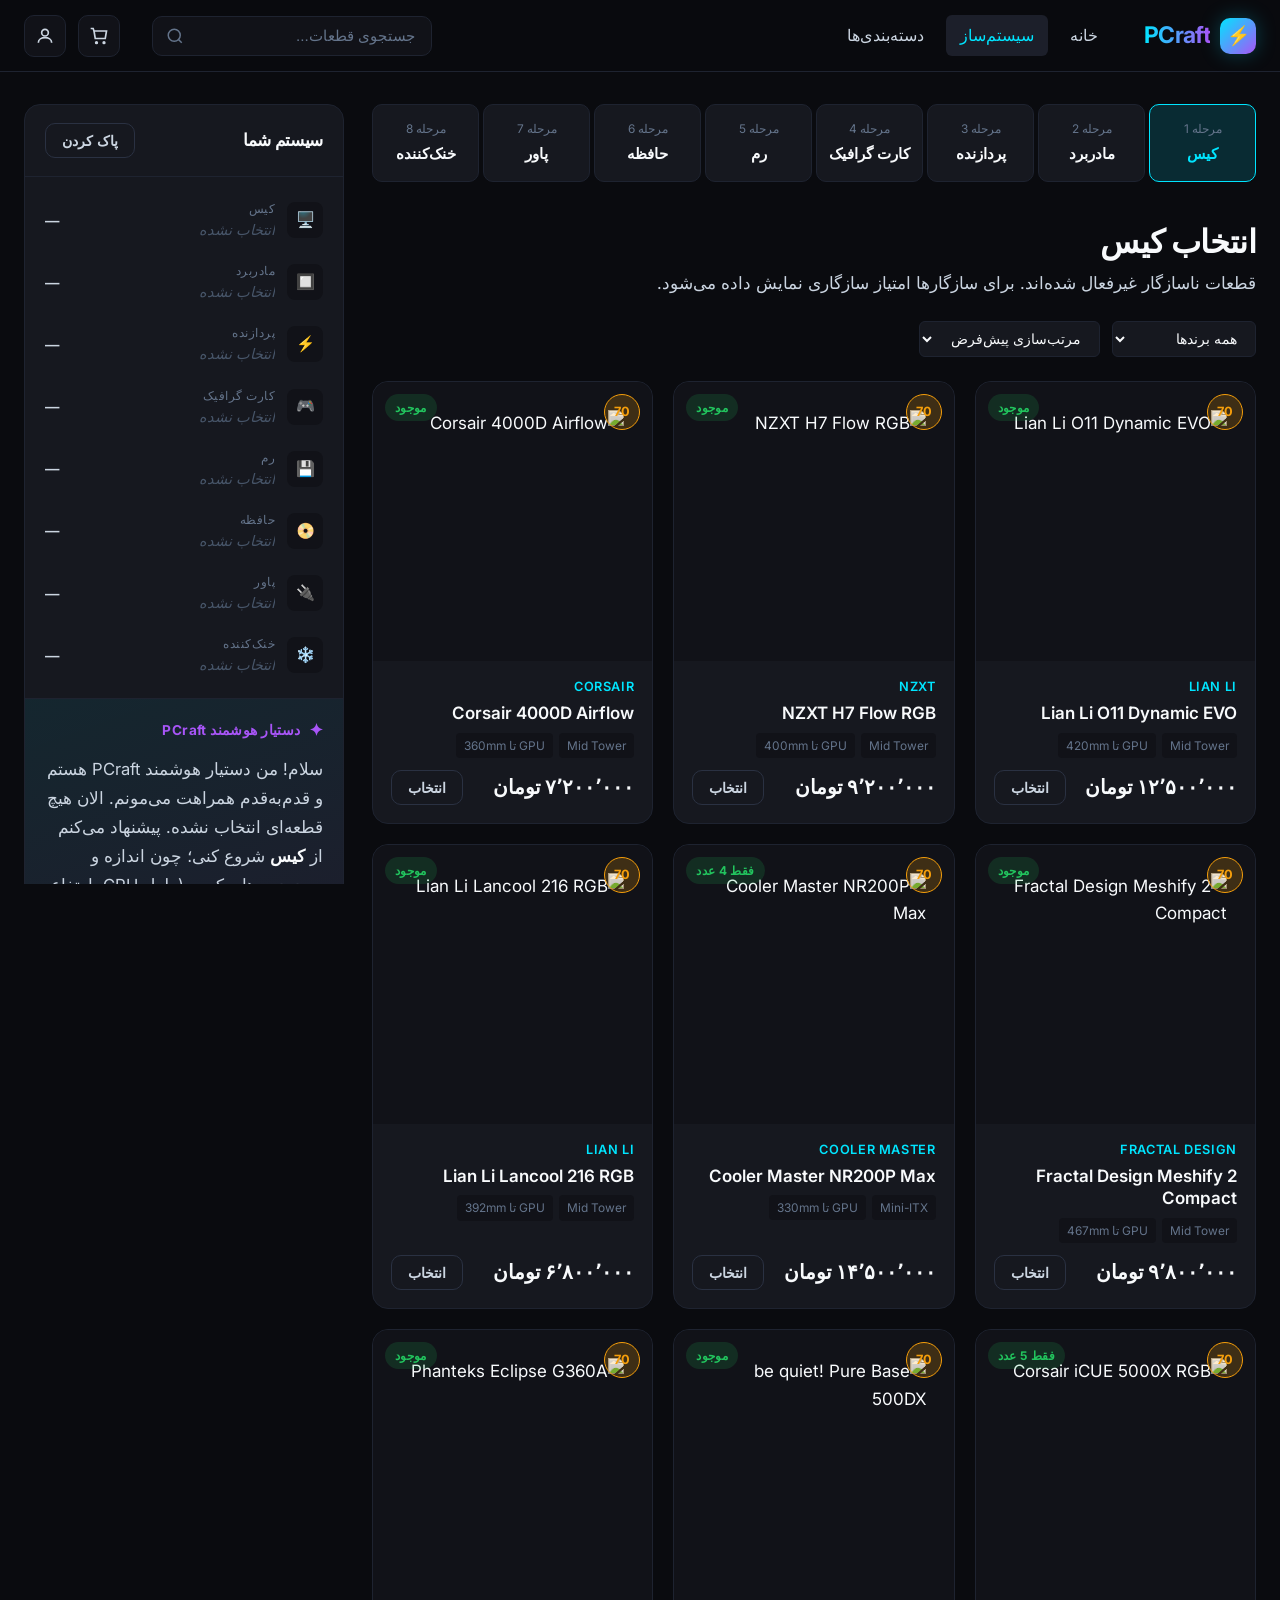
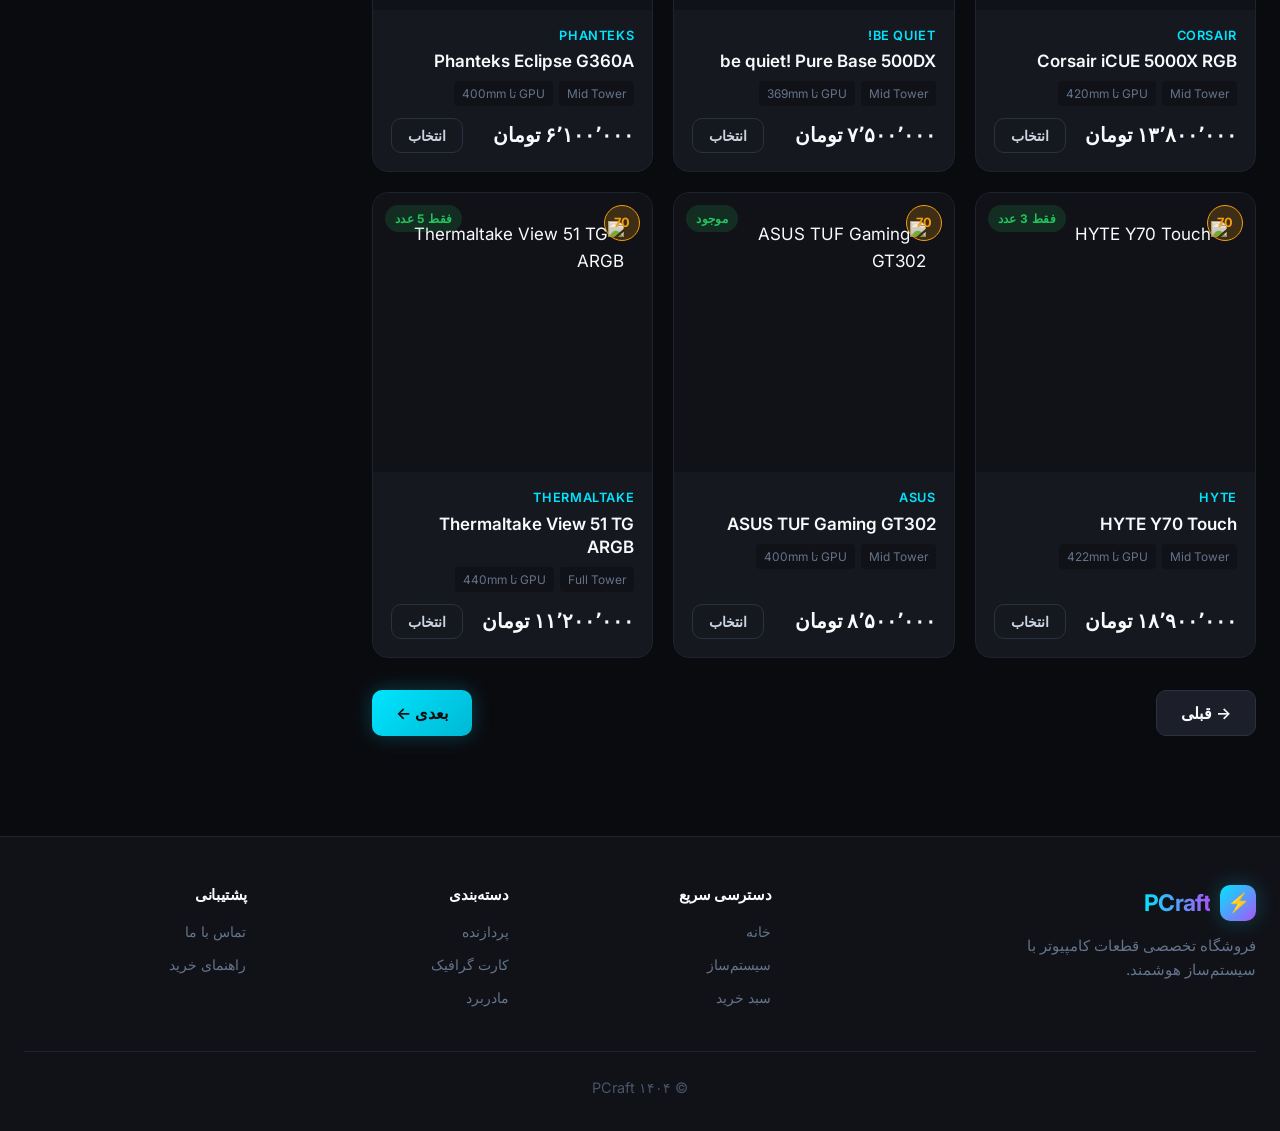
==== commit 74cba8f0: "Improve AI assistant: step-by-step detailed explanations at every stage" ====
--- a/builder.html
+++ b/builder.html
@@ -88,8 +88,8 @@
         </div>
         <div id="benchmark-box" class="benchmark-box"></div>
         <div id="ai-opinion" class="ai-opinion">
-          <div class="ai-label">نظر هوش مصنوعی PCraft</div>
-          <div class="ai-text">هنوز هیچ قطعه‌ای انتخاب نکردی. از کیس شروع کن تا سیستم‌ت رو قدم‌به‌قدم بسازیم.</div>
+          <div class="ai-label">دستیار هوشمند PCraft</div>
+          <div class="ai-text">در حال بارگذاری...</div>
         </div>
         <div class="build-total">
           <div class="build-total-row">
--- a/css/styles.css
+++ b/css/styles.css
@@ -1429,23 +1429,32 @@
 
 /* ========== AI Opinion ========== */
 .ai-opinion {
-  padding: 16px 20px;
+  padding: 18px 20px;
   border-top: 1px solid var(--border);
-  background: linear-gradient(135deg, rgba(0, 229, 255, 0.05), rgba(168, 85, 247, 0.05));
+  background: linear-gradient(160deg, rgba(0, 229, 255, 0.07), rgba(168, 85, 247, 0.06));
+  max-height: 320px;
+  overflow-y: auto;
 }
 .ai-label {
-  font-size: 0.75rem;
+  font-size: 0.8rem;
+  font-weight: 700;
+  color: var(--accent-purple);
+  letter-spacing: 0.03em;
+  margin-bottom: 10px;
+  display: flex;
+  align-items: center;
+  gap: 8px;
+}
+.ai-label::before { content: '✦'; font-size: 1rem; }
+.ai-text {
+  font-size: 0.98rem;
+  color: var(--text-secondary);
+  line-height: 1.75;
+}
+.ai-text strong {
+  color: var(--text-primary);
   font-weight: 600;
-  color: var(--accent-purple);
-  text-transform: uppercase;
-  letter-spacing: 0.04em;
-  margin-bottom: 8px;
-  display: flex;
-  align-items: center;
-  gap: 6px;
-}
-.ai-label::before { content: '✦'; }
-.ai-text { font-size: 0.95rem; color: var(--text-secondary); line-height: 1.6; }
+}
 
 /* ========== Mobile Sticky Bar ========== */
 .mobile-build-bar {
